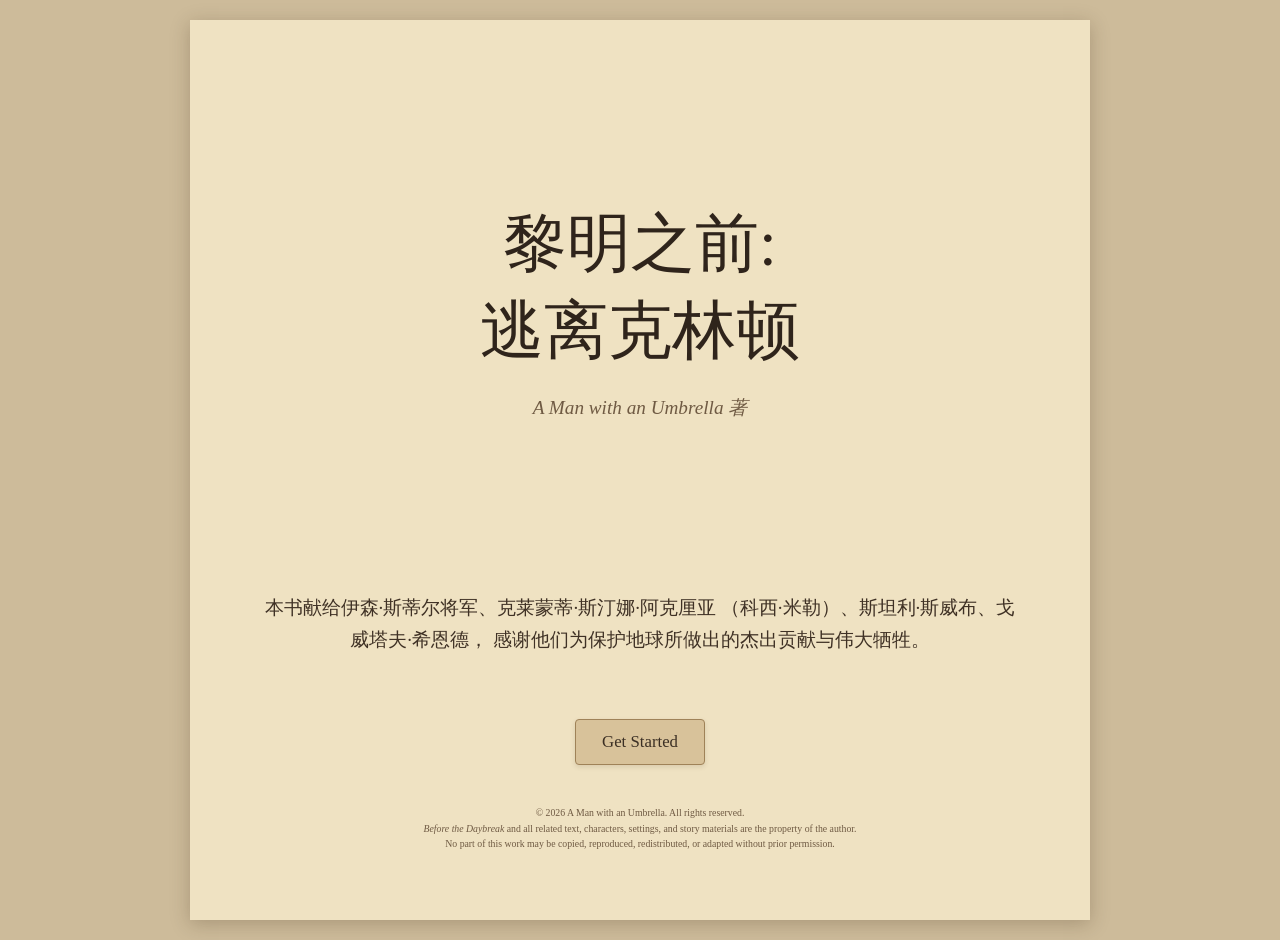
==== index.html @ 429abb43 "Rename opening.html to index.html" ====
<!DOCTYPE html>
<html lang="en">
<head>
    <meta charset="UTF-8">
    <meta name="viewport" content="width=device-width, initial-scale=1.0">
    <title>黎明之前：逃离克林顿</title>
    <link rel="stylesheet" href="style.css">
</head>
<body class="opening-page">
    <div class="opening-container">
        <div class="opening-center">
            <h1 class="opening-title">黎明之前: </h1>
            <h2 class="opening-title">逃离克林顿</h2>
            <p class="opening-subtitle">A Man with an Umbrella 著</p>
        </div>

        <div class="opening-dedication">
            <p>
                本书献给伊森·斯蒂尔将军、克莱蒙蒂·斯汀娜·阿克厘亚
                （科西·米勒）、斯坦利·斯威布、戈威塔夫·希恩德，
                感谢他们为保护地球所做出的杰出贡献与伟大牺牲。
            </p>
        </div>
        <a href="game.html" class="button-link">Get Started</a>
        <p class="copyright-note">
            &copy; 2026 A Man with an Umbrella. All rights reserved.<br>
            <em>Before the Daybreak</em> and all related text, characters, settings, and story materials are the property of the author. <br />No part of this work may be copied, reproduced, redistributed, or adapted without prior permission.
        </p>
    </div>
   
</body>
</html>
---- style.css ----
body.opening-page {
    background-color: #cdbb9a;
    color: #3b2f24;
    margin: 0;
    min-height: 100vh;
    font-family: Georgia, "Times New Roman", serif;
}

.opening-container {
    
    min-height: 100vh;
    display: flex;
    flex-direction: column;
    justify-content: space-between;
    align-items: center;
    padding: 60px 40px 40px 40px;
    box-sizing: border-box;
    background-color: #efe2c2;
    max-width: 900px;
    margin: 20px auto;
    box-shadow: 0 4px 18px rgba(60, 40, 20, 0.25);
}

.opening-center {
    flex: 1;
    display: flex;
    flex-direction: column;
    justify-content: center;
    align-items: center;
}

.opening-title {
    font-family: "Lucida Handwriting", "Brush Script MT", cursive;
    font-size: 4rem;
    font-weight: normal;
    color: #2f241b;
    text-align: center;
    margin: 0;
}

.opening-subtitle {
    margin-top: 18px;
    font-size: 1.2rem;
    color: #6f5a43;
    font-family: Garamond, "Times New Roman", serif;
    font-style: italic;
    text-align: center;
}

.opening-dedication {
    max-width: 760px;
    text-align: center;
    font-size: 1rem;
    line-height: 1.7;
    color: #4a3a2c;
    margin-bottom: 10px;
}
body {
    background-color: #cdbb9a;
    color: #3b2f24;
    font-family: Garamond, "Times New Roman", serif;
    margin: 0;
    padding: 0;
}



h1 {
    font-family: Garamond, "Baskerville Old Face", "Times New Roman", serif;
    text-align: center;
    font-size: 2rem;
    margin-bottom: 28px;
    color: #2f241b;
}

img {
    display: block;
    width: 100%;
    max-width: 780px;
    height: auto;
    margin: 0 auto 28px auto;
    border: 6px solid #d8c29a;
    box-shadow: 0 2px 10px rgba(50, 35, 20, 0.2);
}

p {
    font-size: 1.2rem;
    line-height: 1.7;
    text-align: center;
    margin-bottom: 28px;
    color: #3f3125;
}

button {
    display: block;
    margin: 0 auto;
    padding: 12px 24px;
    font-size: 1rem;
    font-family: inherit;
    background-color: #8b6b3f;
    color: #f7f0df;
    border: 1px solid #6e522f;
    border-radius: 6px;
    cursor: pointer;
}

    button:hover {
        background-color: #76562f;
    }
.button-link {
    display: block;
    width: fit-content;
    margin: 24px auto 0;
    padding: 10px 24px;
    background-color: #d8c29a;
    color: #3b2f24;
    text-decoration: none;
    font-family: Garamond, "Times New Roman", serif;
    font-size: 1.05rem;
    border: 1px solid #9f8258;
    border-radius: 4px;
    box-shadow: 0 2px 5px rgba(60, 40, 20, 0.12);
    transition: all 0.2s ease;
}

    .button-link:hover {
        background-color: #cdb082;
        color: #2c2219;
    }

body.game-page {
    background-color: #cdbb9a;
    color: #3b2f24;
    margin: 0;
    min-height: 100vh;
    font-family: Georgia, "Times New Roman", serif;
}

.game-container {
    max-width: 860px;
    margin: 40px auto;
    padding: 48px 42px;
    background-color: #efe2c2;
    box-shadow: 0 4px 18px rgba(60, 40, 20, 0.25);
    border: 1px solid #b89f72;
    box-sizing: border-box;
}

.scene-label {
    text-align: center;
    font-size: 0.95rem;
    letter-spacing: 1px;
    text-transform: uppercase;
    color: #7b644a;
    margin-bottom: 8px;
}

.scene-title {
    text-align: center;
    font-size: 2.7rem;
    margin: 0 0 10px 0;
    color: #2f241b;
    font-family: Garamond, "Baskerville Old Face", "Times New Roman", serif;
}

.scene-subtitle {
    text-align: center;
    font-size: 1.1rem;
    color: #6e5943;
    font-style: italic;
    margin-top: 0;
    margin-bottom: 28px;
}

.image-frame {
    margin-bottom: 28px;
    text-align: center;
}

.scene-image {
    display: none;
    width: 100%;
    max-width: 720px;
    height: auto;
    margin: 0 auto;
    border: 6px solid #d8c29a;
    box-shadow: 0 2px 10px rgba(50, 35, 20, 0.2);
}

.scene-caption {
    margin-top: 10px;
    font-size: 0.95rem;
    font-style: italic;
    color: #6e5943;
}

.scene-text {
    font-size: 1.12rem;
    line-height: 1.8;
    color: #3f3125;
}

    .scene-text p {
        margin-bottom: 18px;
    }

.choices {
    margin-top: 60px;
    display: flex;
    flex-direction: row;
    gap: 14px;
    align-items: center;
}

    .choices button,
    .choices a,
    .button-link {
        display: inline-block;
        padding: 12px 26px;
        background-color: #d8c29a;
        color: #3b2f24;
        text-decoration: none;
        font-family: Garamond, "Times New Roman", serif;
        font-size: 1.05rem;
        border: 1px solid #9f8258;
        border-radius: 4px;
        box-shadow: 0 2px 5px rgba(60, 40, 20, 0.12);
        transition: all 0.2s ease;
        cursor: pointer;
    }

        .choices button:hover,
        .choices a:hover,
        .button-link:hover {
            background-color: #cdb082;
            color: #2c2219;
        }

.continue-hint {
    margin-top: 24px;
    text-align: center;
    font-size: 0.95rem;
    color: #7a6248;
    font-style: italic;
}

.hidden {
    display: none;
}
.copyright-note {
    margin-top: 40px;
    max-width: 760px;
    text-align: center;
    font-size: 0.612rem;
    line-height: 1.6;
    color: #6f5a43;
}
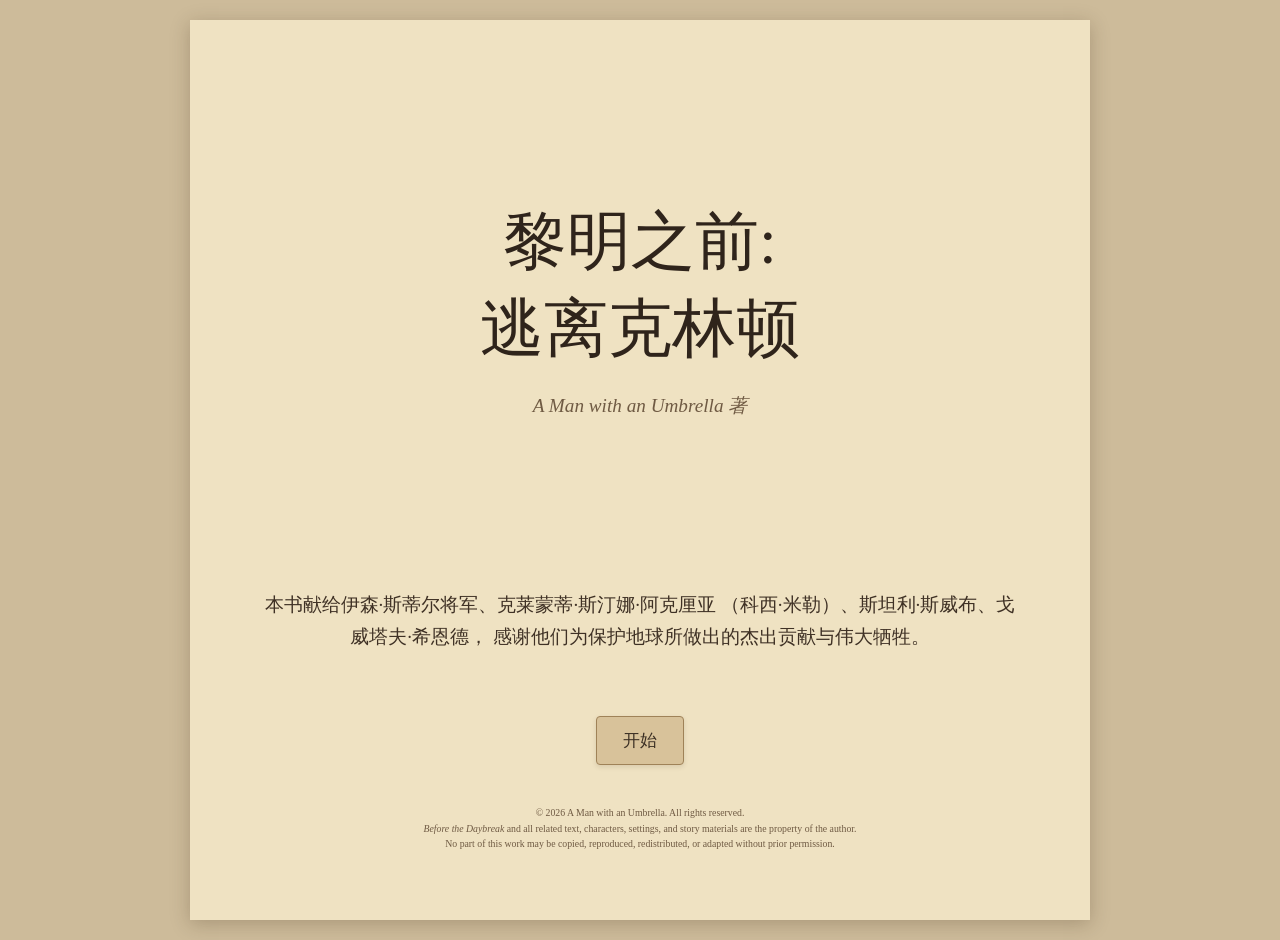
==== commit 4457f697: "Update index.html" ====
--- a/index.html
+++ b/index.html
@@ -21,7 +21,7 @@
                 感谢他们为保护地球所做出的杰出贡献与伟大牺牲。
             </p>
         </div>
-        <a href="game.html" class="button-link">Get Started</a>
+        <a href="game.html" class="button-link">开始</a>
         <p class="copyright-note">
             &copy; 2026 A Man with an Umbrella. All rights reserved.<br>
             <em>Before the Daybreak</em> and all related text, characters, settings, and story materials are the property of the author. <br />No part of this work may be copied, reproduced, redistributed, or adapted without prior permission.
